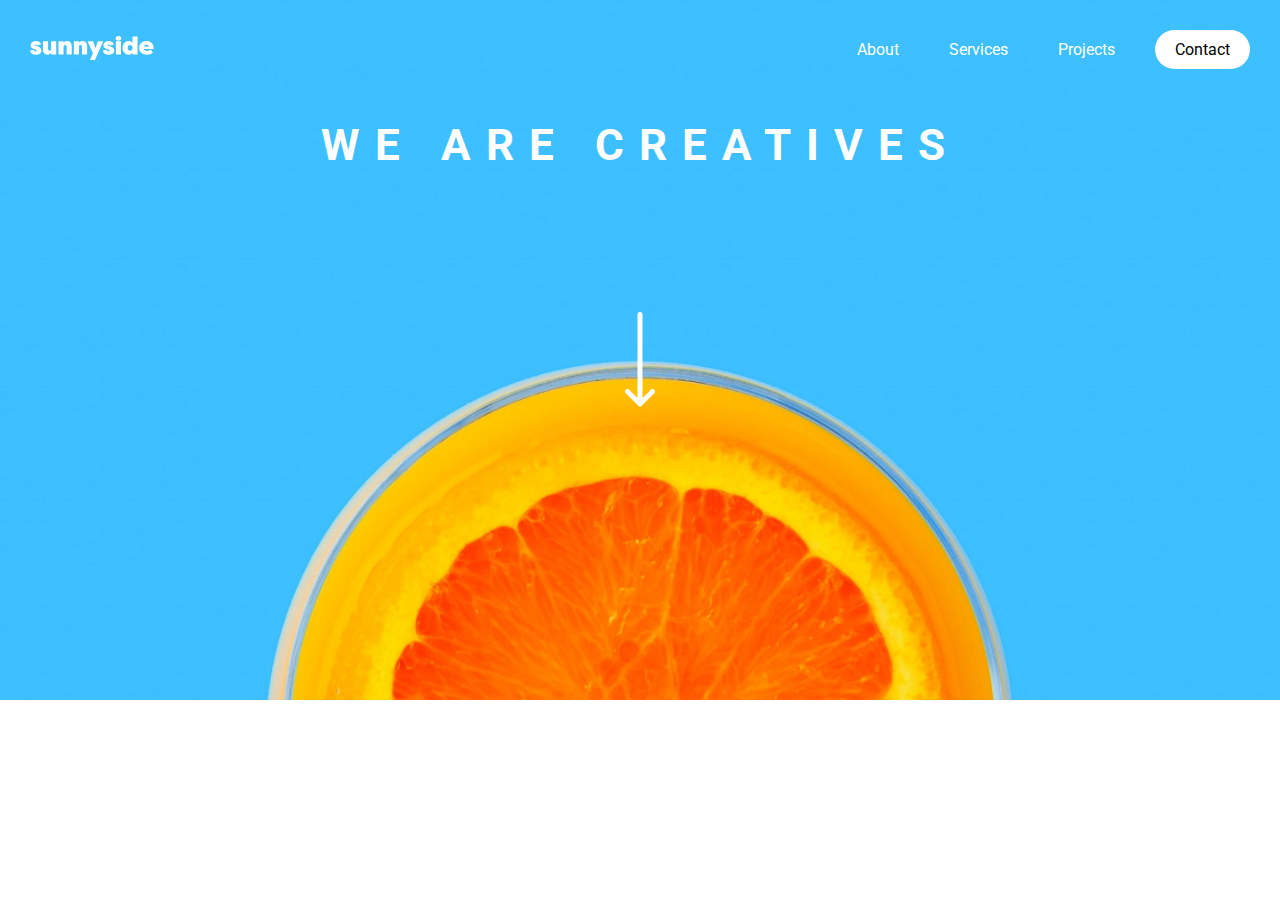
==== landing-page/index.html @ d517588f "feat: add and style header" ====
<!DOCTYPE html>
<html lang="en">
  <head>
    <meta charset="UTF-8" />
    <meta name="viewport" content="width=device-width, initial-scale=1.0" />

    <link rel="preconnect" href="https://fonts.googleapis.com" />
    <link rel="preconnect" href="https://fonts.gstatic.com" crossorigin />
    <link
      href="https://fonts.googleapis.com/css2?family=Roboto:ital,wght@0,100;0,300;0,400;0,500;0,700;0,900;1,100;1,300;1,400;1,500;1,700;1,900&display=swap"
      rel="stylesheet"
    />

    <link
      rel="shortcut icon"
      href="./assets/favicon-32x32.png"
      type="image/x-icon"
    />

    <link rel="stylesheet" href="style.css" />
    <title>Landing Page</title>
  </head>
  <body>
    <header class="header">
      <div class="header-container">
        <div class="header-links">
          <div class="logo">
            <img src="./assets/logo.svg" alt="" />
          </div>
          <nav>
            <ul>
              <li>About</li>
              <li>Services</li>
              <li>Projects</li>
              <li>Contact</li>
            </ul>
          </nav>
        </div>
        <div class="header-title">
          <h1>We are creatives</h1>
          <img src="./assets/icon-arrow-down.svg" alt="" />
        </div>
      </div>
    </header>
    <section class="about">
      <div class="transformation-post"></div>
      <div class="audience-post"></div>
      <div class="graphic-post"></div>
      <div class="photography-post"></div>
    </section>
    <section class="services">
      <div class="client-emily"></div>
      <div class="client-thomas"></div>
      <div class="client-jennie"></div>
    </section>
    <section class="projects"></section>
    <footer class="footer"></footer>
  </body>
</html>
---- landing-page/style.css ----
* {
  margin: 0;
  padding: 0;
  box-sizing: border-box;
  text-decoration: none;
  list-style: none;
  font-family: "Roboto", sans-serif;
}

html {
  font-size: 62.5%;
}

:root {
  --very-dark-desaturated-blue: hsl(212, 27%, 19%);
  --very-dark-grayish-blue: hsl(213, 9%, 39%);
  --dark-grayish-blue: hsl(232, 10%, 55%);
  --grayish-blue: hsl(210, 4%, 67%);
  --white: hsl(0, 0%, 100%);
  --soft-red: hsl(7, 99%, 70%);
  --yellow: hsl(51, 100%, 49%);
  --dark-desaturated-cyan: hsl(167, 40%, 24%);
  --dark-blue: hsl(198, 62%, 26%);
  --dark-moderate-cyan: hsl(168, 34%, 41%);
}

body {
  display: grid;
  grid-template-areas:
    "header header header header"
    "about about about about"
    "services services services services"
    "projects projects projects projects"
    "footer footer footer footer";
  grid-template-columns: repeat(4, 1fr);
  font-size: 1.6rem;
  font-family: "Robot", sans-serif;
  font-weight: 400;
}

.header {
  grid-area: header;

  background: url("./assets/desktop/image-header.jpg");
  background-size: cover;
  background-repeat: no-repeat;
  background-position: center;

  padding: 30px;
  min-height: 200px;
  height: 80vh;
  max-height: 700px;

  color: white;
}

.header-container {
  height: 100%;
  display: flex;
  flex-direction: column;
  gap: 50px;
}

.header-links {
  display: flex;
  align-items: center;
  justify-content: space-between;
}

.header-links ul {
  font-size: 16px;

  display: flex;
  align-items: center;
  gap: 50px;
}

.header-links ul li {
  cursor: pointer;
}

.header-links ul li:nth-last-child(1) {
  color: black;

  margin-left: -10px;

  background-color: var(--white);
  padding: 10px 20px;
  border-radius: 20px;
}

.header-title {
  height: 45%;
  display: flex;
  flex-direction: column;
  align-items: center;
  justify-content: space-between;

  font-size: 22px;
  text-transform: uppercase;
  letter-spacing: 15px;
}

.header-title img {
  width: 30px;
}

.about {
  grid-area: about;
}

.services {
  grid-area: services;
}

.projects {
  grid-area: projects;
}

.footer {
  grid-area: footer;
}
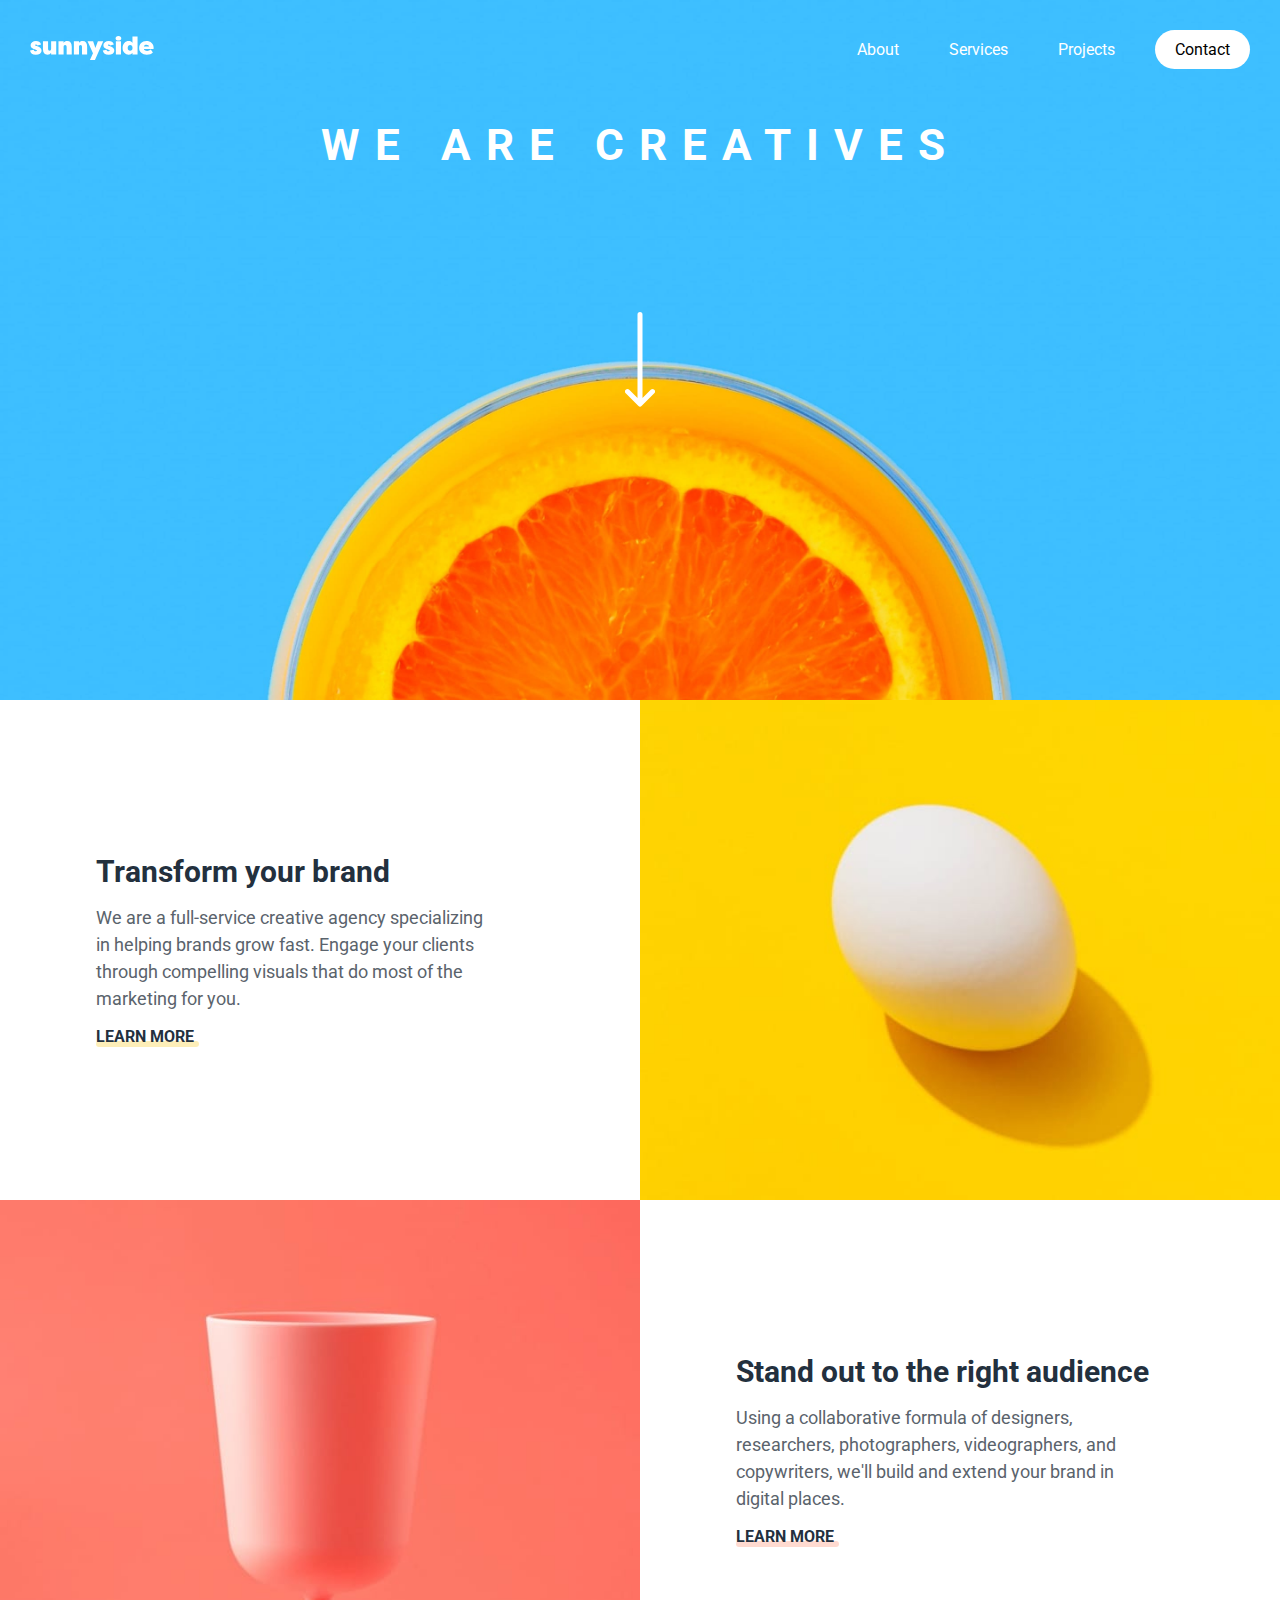
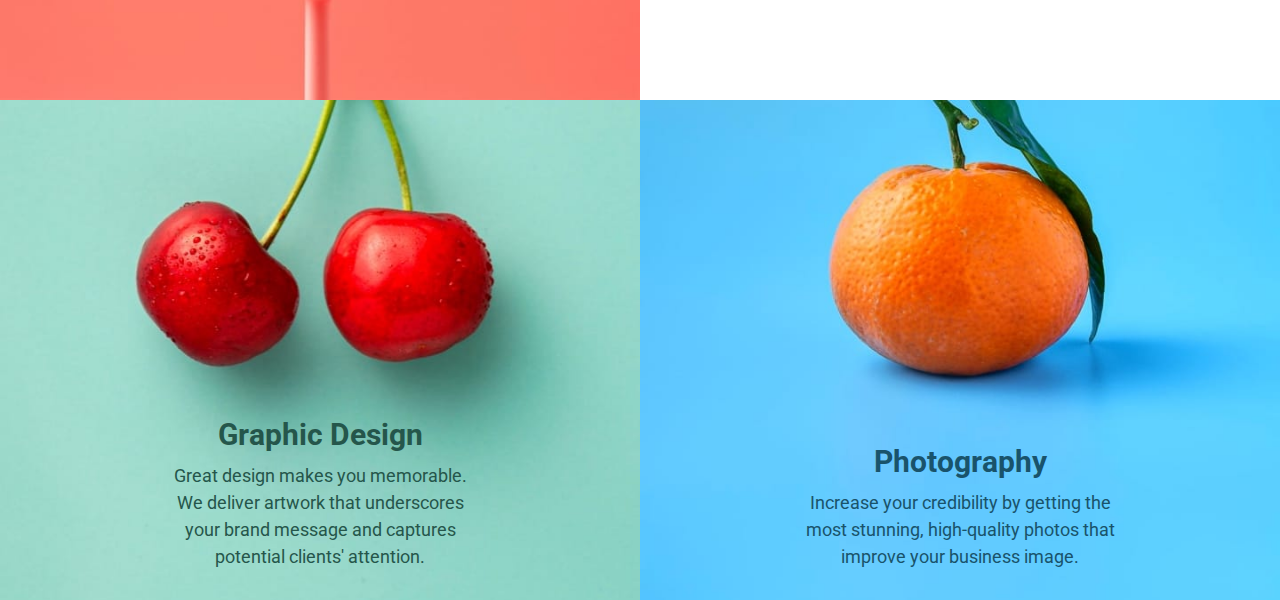
==== commit 12fb8032: "feat: add main content" ====
--- a/landing-page/index.html
+++ b/landing-page/index.html
@@ -43,10 +43,47 @@
       </div>
     </header>
     <section class="about">
-      <div class="transformation-post"></div>
-      <div class="audience-post"></div>
-      <div class="graphic-post"></div>
-      <div class="photography-post"></div>
+      <div class="transformation-post">
+        <div class="content">
+          <h2>Transform your brand</h2>
+          <p>
+            We are a full-service creative agency specializing in helping brands
+            grow fast. Engage your clients through compelling visuals that do
+            most of the marketing for you.
+          </p>
+          <a href="#">Learn More</a>
+        </div>
+        <div class="image-content"></div>
+      </div>
+      <div class="audience-post">
+        <div class="image-content"></div>
+        <div class="content">
+          <h2>Stand out to the right audience</h2>
+          <p>
+            Using a collaborative formula of designers, researchers,
+            photographers, videographers, and copywriters, we'll build and
+            extend your brand in digital places.
+          </p>
+          <a href="#">Learn More</a>
+        </div>
+      </div>
+      <div class="posts">
+        <div class="graphic-post">
+          <h2>Graphic Design</h2>
+          <p>
+            Great design makes you memorable. We deliver artwork that
+            underscores your brand message and captures potential clients'
+            attention.
+          </p>
+        </div>
+        <div class="photography-post">
+          <h2>Photography</h2>
+          <p>
+            Increase your credibility by getting the most stunning, high-quality
+            photos that improve your business image.
+          </p>
+        </div>
+      </div>
     </section>
     <section class="services">
       <div class="client-emily"></div>
--- a/landing-page/style.css
+++ b/landing-page/style.css
@@ -109,6 +109,150 @@
   grid-area: about;
 }
 
+.transformation-post,
+.audience-post,
+.posts {
+  display: grid;
+  grid-template-columns: 1fr 1fr;
+  grid-template-rows: 500px;
+}
+
+.content {
+  padding: 15%;
+
+  display: flex;
+  flex-direction: column;
+  justify-content: center;
+  text-align: left;
+
+  gap: 15px;
+}
+
+.content h2 {
+  font-size: 30px;
+  color: var(--very-dark-desaturated-blue);
+}
+
+.content p {
+  font-size: 18px;
+  line-height: 150%;
+  width: 88%;
+  color: var(--very-dark-grayish-blue);
+}
+
+.content a {
+  width: 103px;
+
+  font-size: 16px;
+  font-weight: bold;
+  text-transform: uppercase;
+
+  text-decoration: none;
+  color: var(--very-dark-desaturated-blue);
+  cursor: pointer;
+
+  position: relative;
+}
+
+.content a::before {
+  content: "";
+  position: absolute;
+  bottom: -1px;
+  z-index: -1;
+
+  width: 103px;
+  height: 6px;
+  border-radius: 10px;
+
+  background-color: #fdeeb8; /* Cor amarela */
+}
+
+.content a:hover::before {
+  background-color: var(--yellow);
+}
+
+.transformation-post .image-content {
+  background: url("./assets/desktop/image-transform.jpg");
+  background-position: center;
+  background-size: 100%;
+  background-repeat: no-repeat;
+}
+
+.audience-post .content a::before {
+  background-color: #ffdad0;
+}
+
+.audience-post .content a:hover::before {
+  background-color: var(--soft-red);
+}
+
+.audience-post .image-content {
+  background: url("./assets/desktop/image-stand-out.jpg");
+  background-position: top;
+  background-size: cover;
+  background-repeat: no-repeat;
+}
+
+.graphic-post {
+  background: url("./assets/desktop/image-graphic-design.jpg");
+  background-position: top;
+  background-size: cover;
+  background-repeat: no-repeat;
+
+  display: flex;
+  flex-direction: column;
+  align-items: center;
+  justify-content: flex-end;
+
+  padding: 30px;
+  gap: 10px;
+
+  text-align: center;
+}
+
+.graphic-post h2 {
+  font-size: 30px;
+  color: var(--dark-desaturated-cyan);
+}
+
+.graphic-post p {
+  font-size: 18px;
+  line-height: 150%;
+
+  width: 55%;
+  color: var(--dark-desaturated-cyan);
+}
+
+.photography-post {
+  background: url("./assets/desktop/image-photography.jpg");
+  background-position: top;
+  background-size: cover;
+  background-repeat: no-repeat;
+
+  display: flex;
+  flex-direction: column;
+  align-items: center;
+  justify-content: flex-end;
+
+  padding: 30px;
+  gap: 10px;
+
+  text-align: center;
+}
+
+.photography-post h2 {
+  font-size: 30px;
+  color: var(--dark-blue);
+}
+
+.photography-post p {
+  font-size: 18px;
+  line-height: 150%;
+
+  width: 55%;
+  color: var(--dark-blue);
+}
+
 .services {
   grid-area: services;
 }
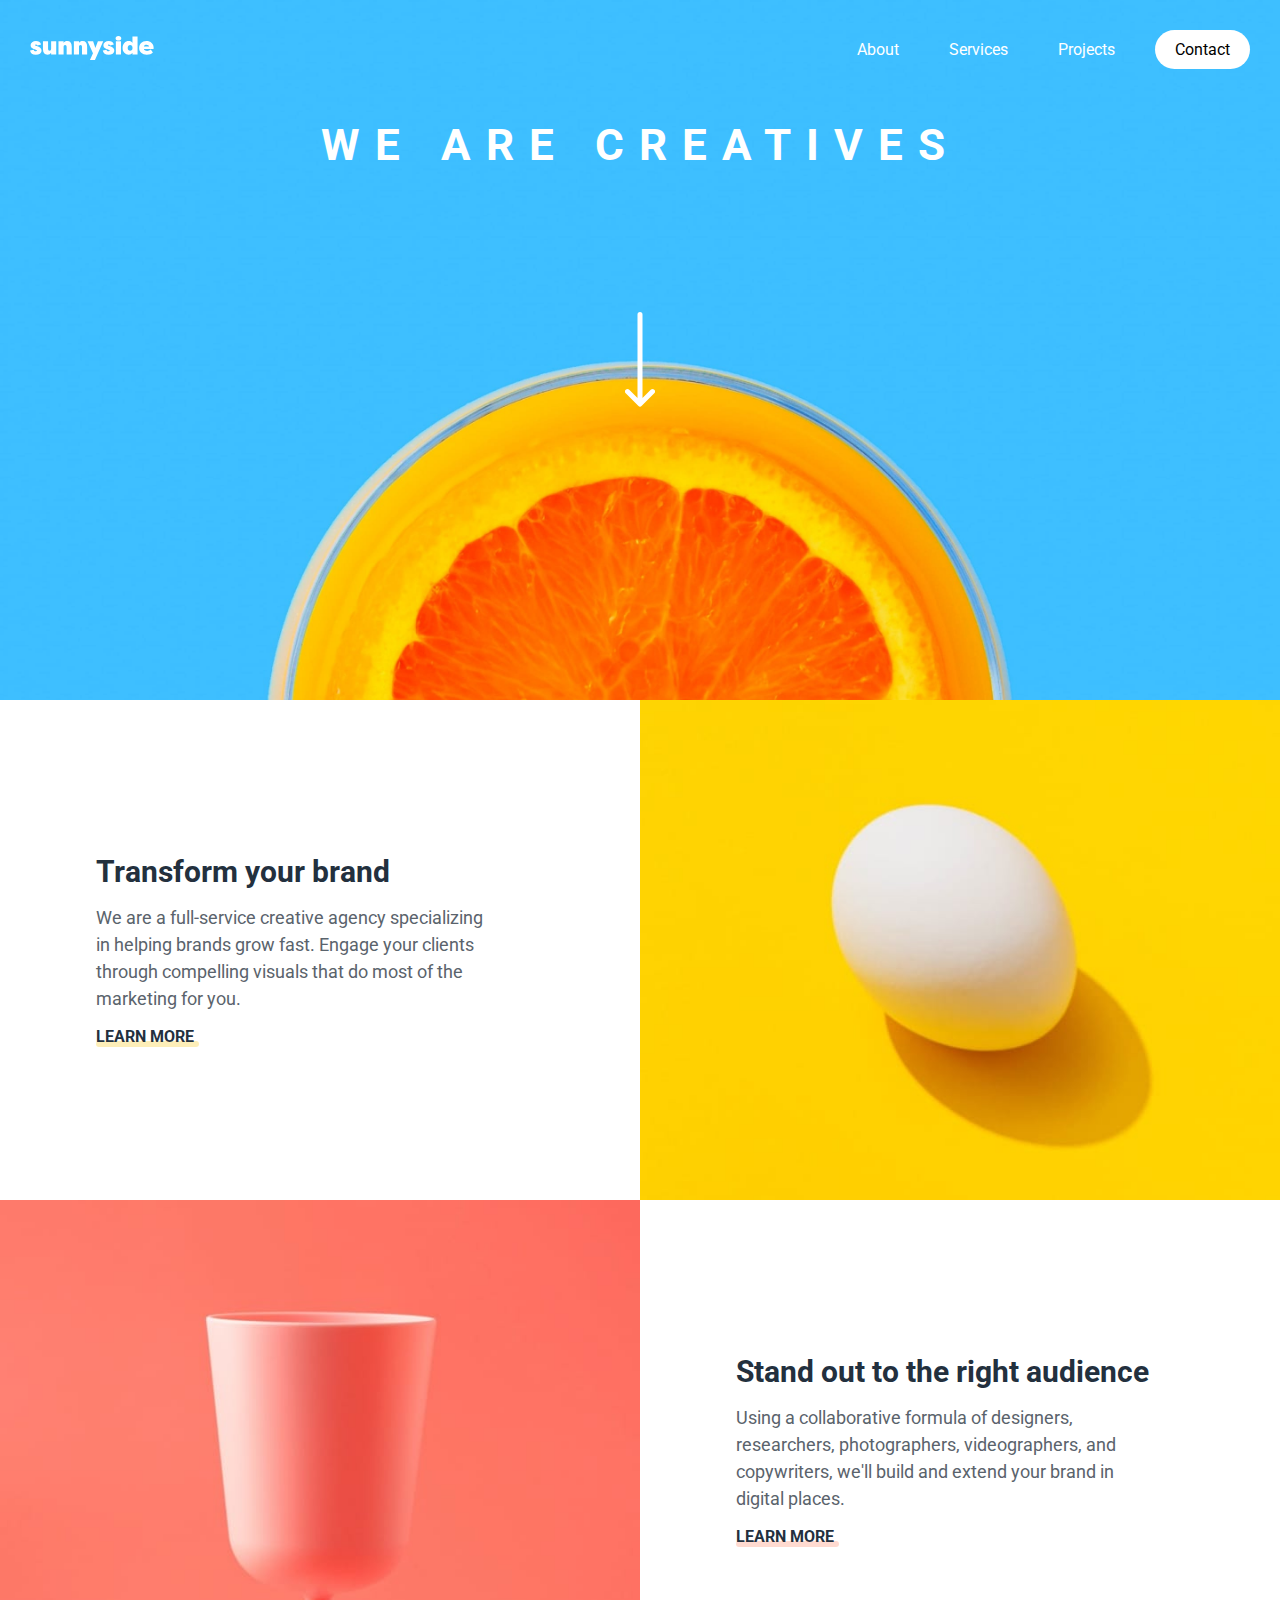
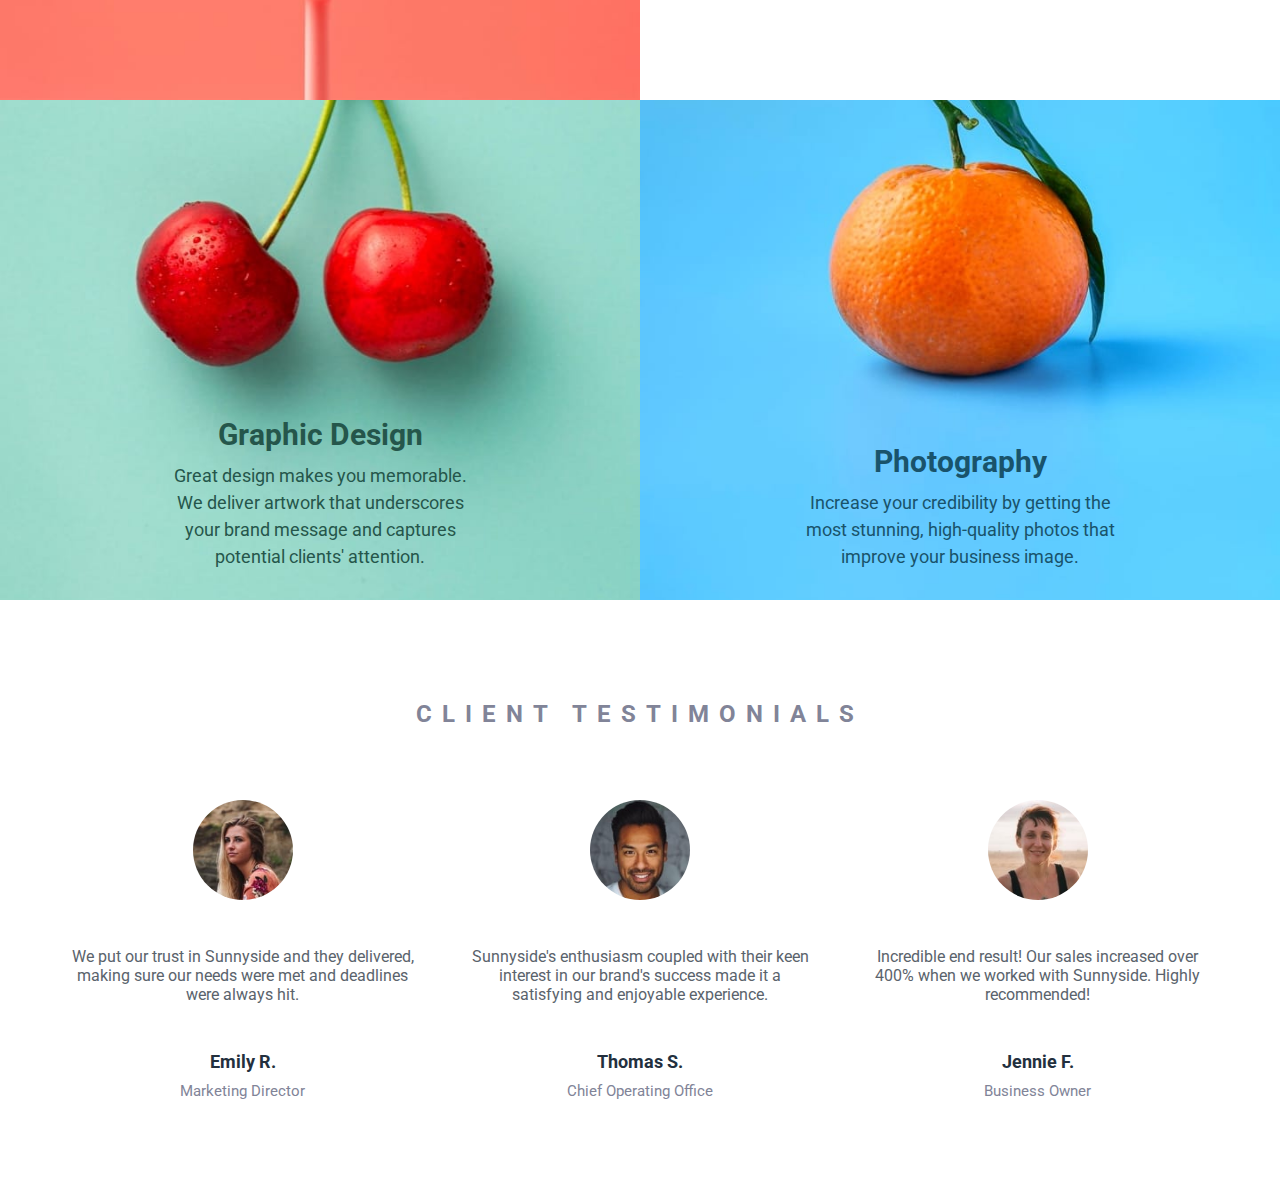
==== commit 7a4c7e8e: "feat: add clients reviews" ====
--- a/landing-page/index.html
+++ b/landing-page/index.html
@@ -86,9 +86,43 @@
       </div>
     </section>
     <section class="services">
-      <div class="client-emily"></div>
-      <div class="client-thomas"></div>
-      <div class="client-jennie"></div>
+      <h2>Client Testimonials</h2>
+      <div class="clients">
+        <div class="client">
+          <img src="./assets/image-emily.jpg" alt="" />
+          <p>
+            We put our trust in Sunnyside and they delivered, making sure our
+            needs were met and deadlines were always hit.
+          </p>
+
+          <div class="client-details">
+            <h3>Emily R.</h3>
+            <span>Marketing Director</span>
+          </div>
+        </div>
+        <div class="client">
+          <img src="./assets/image-thomas.jpg" alt="" />
+          <p>
+            Sunnyside's enthusiasm coupled with their keen interest in our brand's success made it a satisfying and enjoyable experience.
+          </p>
+
+          <div class="client-details">
+            <h3>Thomas S.</h3>
+            <span>Chief Operating Office</span>
+          </div>
+        </div>
+        <div class="client">
+          <img src="./assets/image-jennie.jpg" alt="" />
+          <p>
+            Incredible end result! Our sales increased over 400% when we worked with Sunnyside. Highly recommended!
+          </p>
+
+          <div class="client-details">
+            <h3>Jennie F.</h3>
+            <span>Business Owner</span>
+          </div>
+        </div>
+      </div>
     </section>
     <section class="projects"></section>
     <footer class="footer"></footer>
--- a/landing-page/style.css
+++ b/landing-page/style.css
@@ -255,6 +255,63 @@
 
 .services {
   grid-area: services;
+
+  height: 600px;
+  padding: 100px 20px;
+  display: flex;
+  align-items: center;
+  justify-content: space-between;
+  flex-direction: column;
+}
+
+.services h2 {
+  color: var(--dark-grayish-blue);
+  text-transform: uppercase;
+  letter-spacing: 10px;
+}
+
+.clients {
+  width: 100%;
+  display: flex;
+  align-items: center;
+  justify-content: space-evenly;
+  flex-wrap: wrap;
+}
+
+.client {
+  width: 350px;
+  height: 300px;
+
+  display: flex;
+  align-items: center;
+  justify-content: space-between;
+  flex-direction: column;
+  text-align: center;
+}
+
+.client img {
+  border-radius: 50%;
+  width: 100px;
+}
+
+.client p {
+  color: var(--very-dark-grayish-blue);
+}
+
+.client-details {
+  display: flex;
+  flex-direction: column;
+  gap: 10px;
+}
+
+.client-details h3 {
+  color: var(--very-dark-desaturated-blue);
+  font-size: 18px;
+}
+
+.client-details span {
+  color: var(--dark-grayish-blue);
+  font-size: 15px;
 }
 
 .projects {
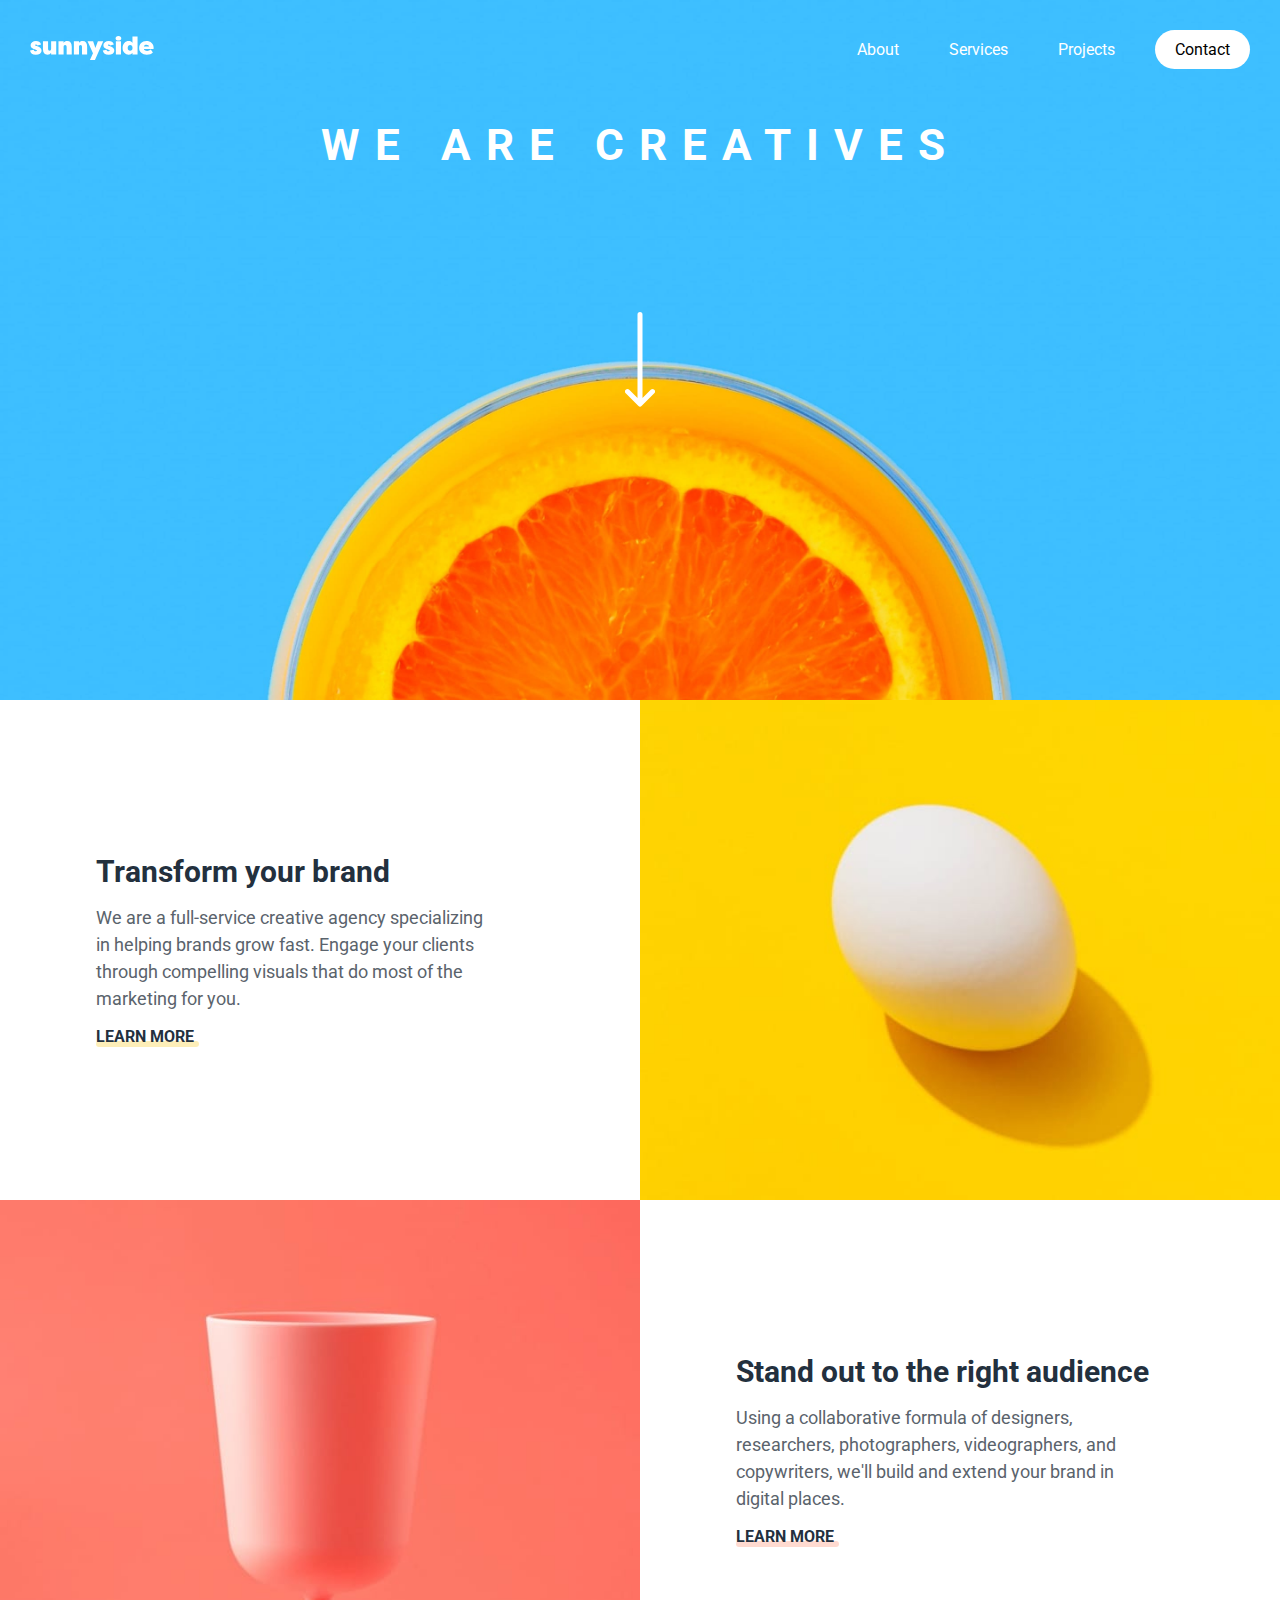
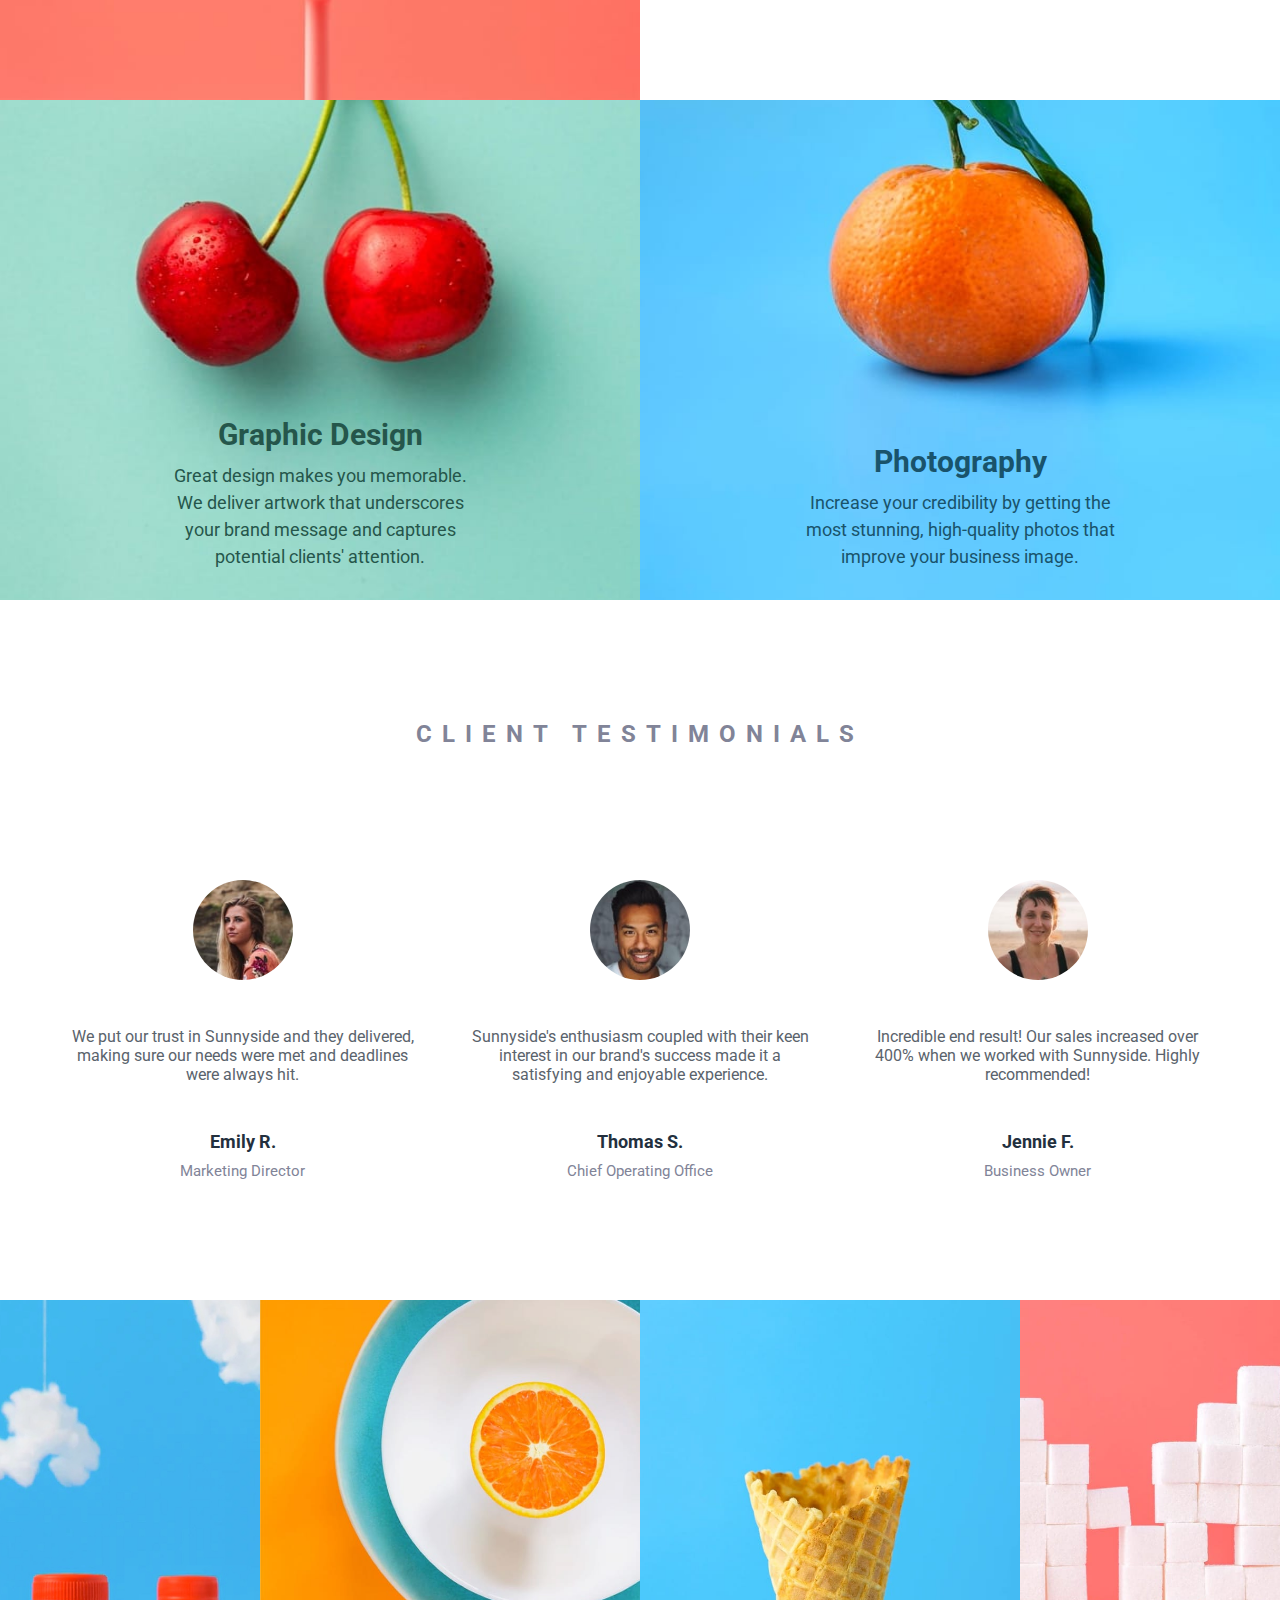
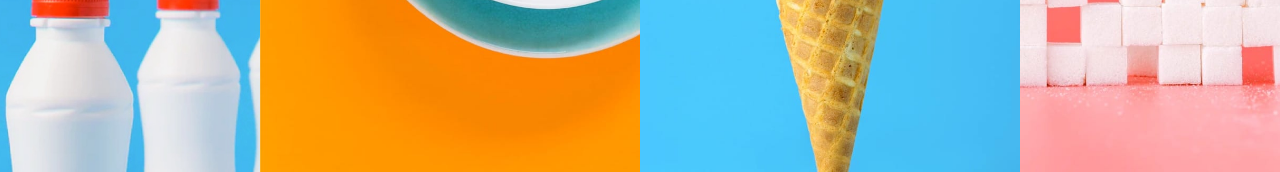
==== commit f74767ba: "feat: add projects" ====
--- a/landing-page/index.html
+++ b/landing-page/index.html
@@ -103,7 +103,8 @@
         <div class="client">
           <img src="./assets/image-thomas.jpg" alt="" />
           <p>
-            Sunnyside's enthusiasm coupled with their keen interest in our brand's success made it a satisfying and enjoyable experience.
+            Sunnyside's enthusiasm coupled with their keen interest in our
+            brand's success made it a satisfying and enjoyable experience.
           </p>
 
           <div class="client-details">
@@ -114,7 +115,8 @@
         <div class="client">
           <img src="./assets/image-jennie.jpg" alt="" />
           <p>
-            Incredible end result! Our sales increased over 400% when we worked with Sunnyside. Highly recommended!
+            Incredible end result! Our sales increased over 400% when we worked
+            with Sunnyside. Highly recommended!
           </p>
 
           <div class="client-details">
@@ -124,7 +126,12 @@
         </div>
       </div>
     </section>
-    <section class="projects"></section>
+    <section class="projects">
+      <img src="./assets/desktop/image-gallery-milkbottles.jpg" alt="" />
+      <img src="./assets/desktop/image-gallery-orange.jpg" alt="" />
+      <img src="./assets/desktop/image-gallery-cone.jpg" alt="" />
+      <img src="./assets/desktop/image-gallery-sugarcubes.jpg" alt="" />
+    </section>
     <footer class="footer"></footer>
   </body>
 </html>
--- a/landing-page/style.css
+++ b/landing-page/style.css
@@ -256,8 +256,8 @@
 .services {
   grid-area: services;
 
-  height: 600px;
-  padding: 100px 20px;
+  height: 700px;
+  padding: 120px 20px;
   display: flex;
   align-items: center;
   justify-content: space-between;
@@ -316,6 +316,15 @@
 
 .projects {
   grid-area: projects;
+
+  width: 100%;
+  display: flex;
+  align-items: center;
+  justify-content: center;
+}
+
+.projects img {
+  width: 379.9px;
 }
 
 .footer {
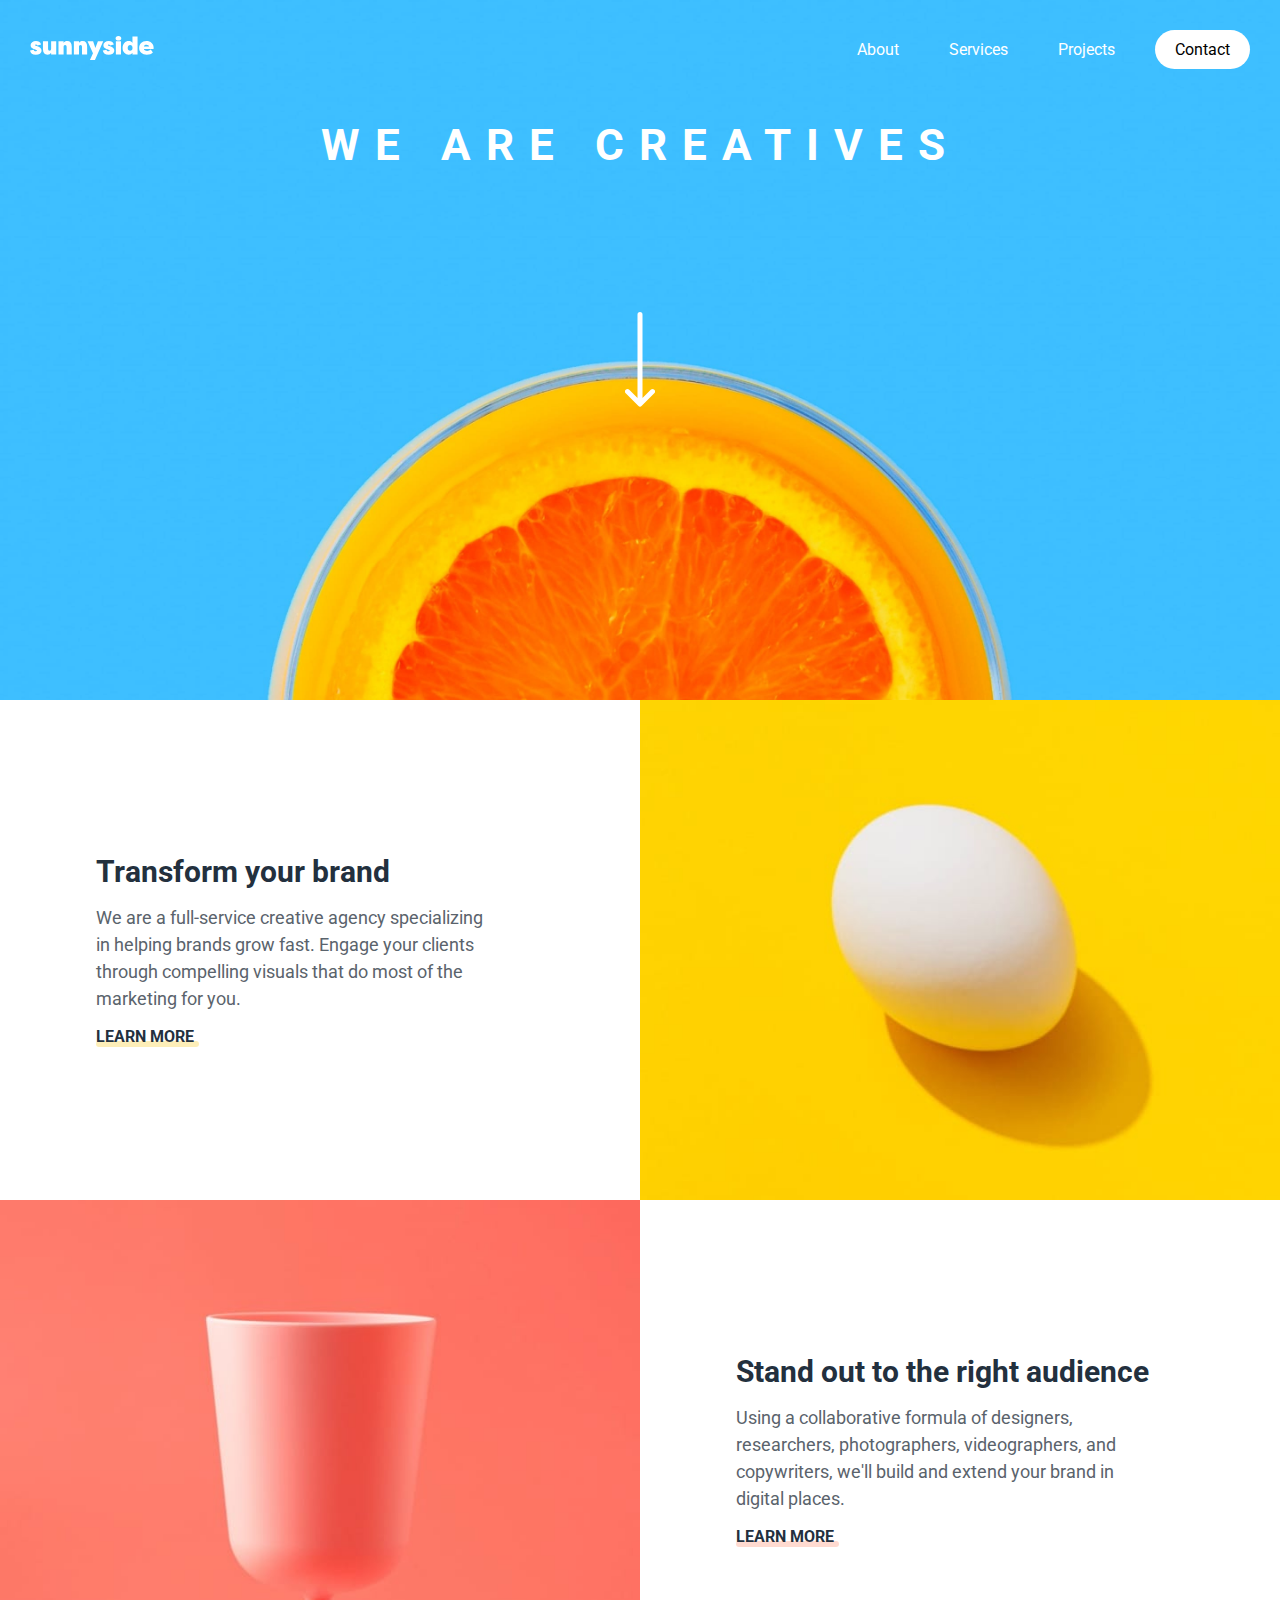
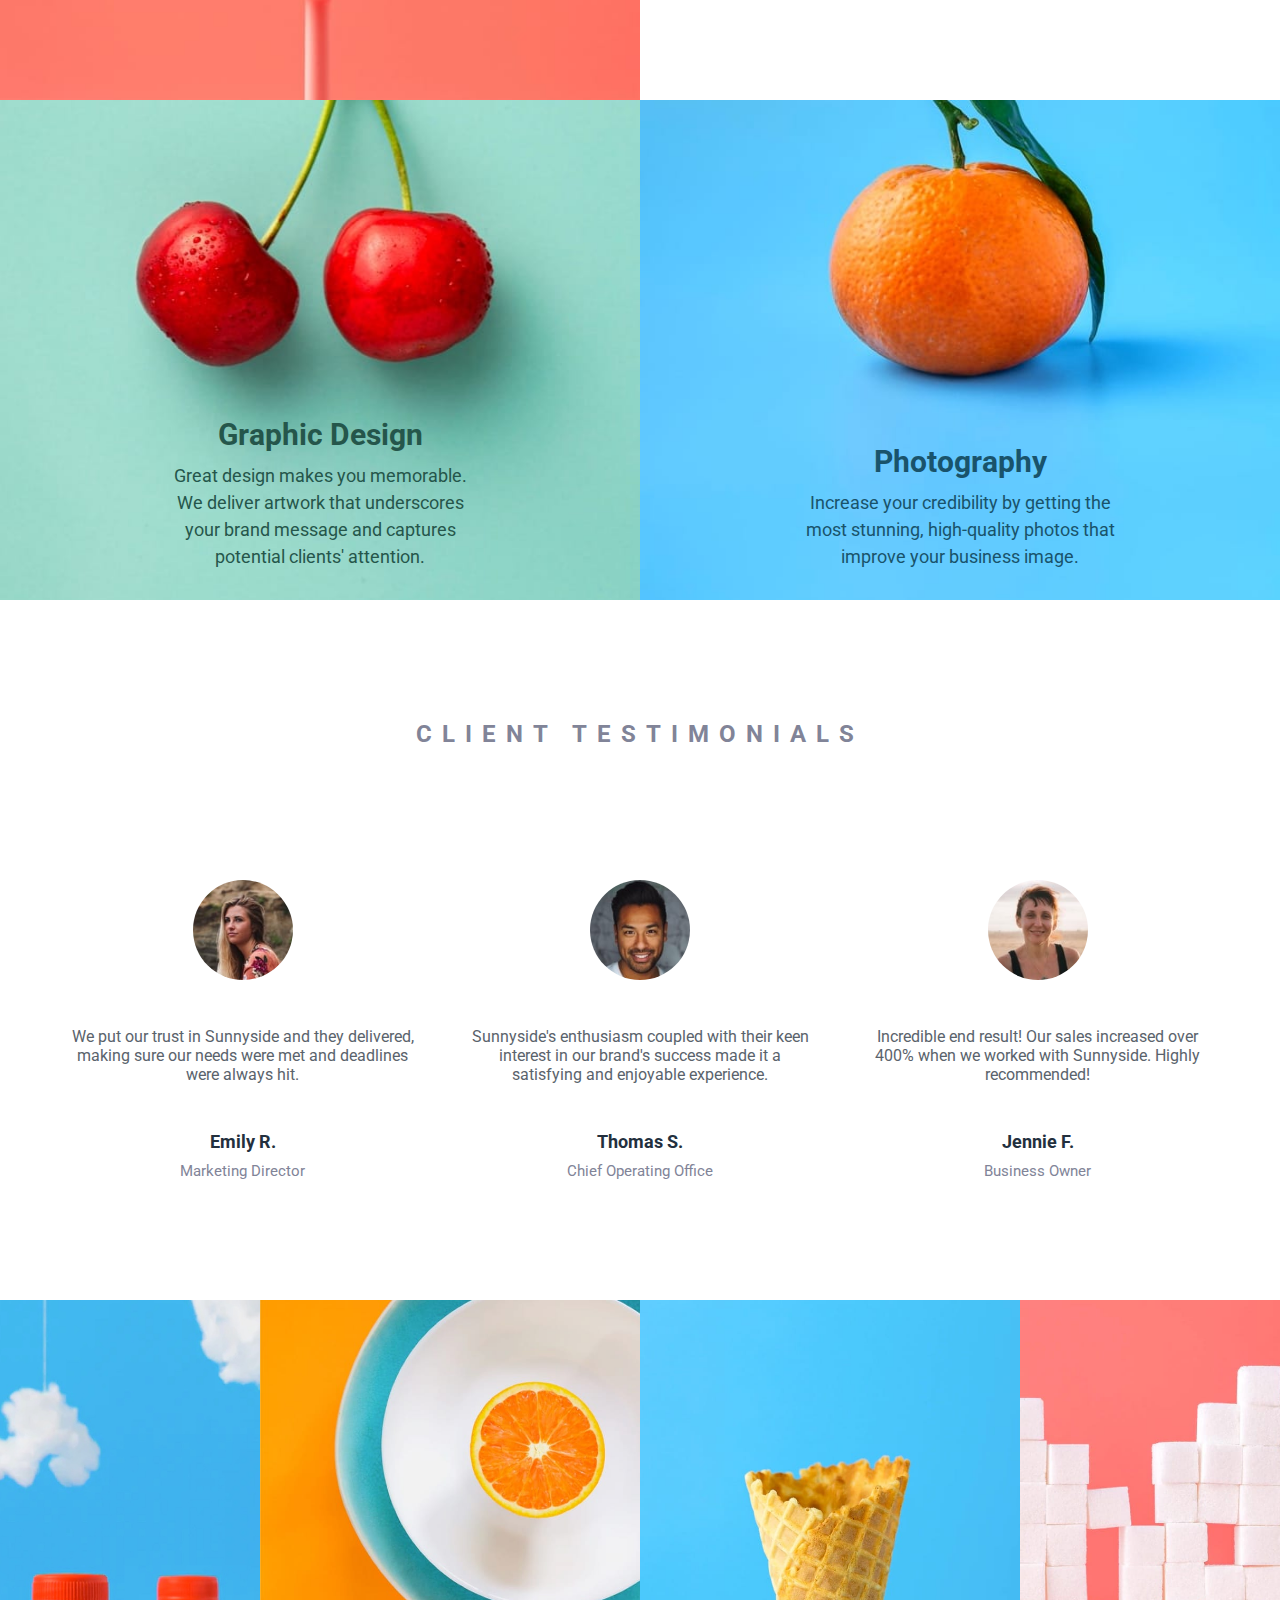
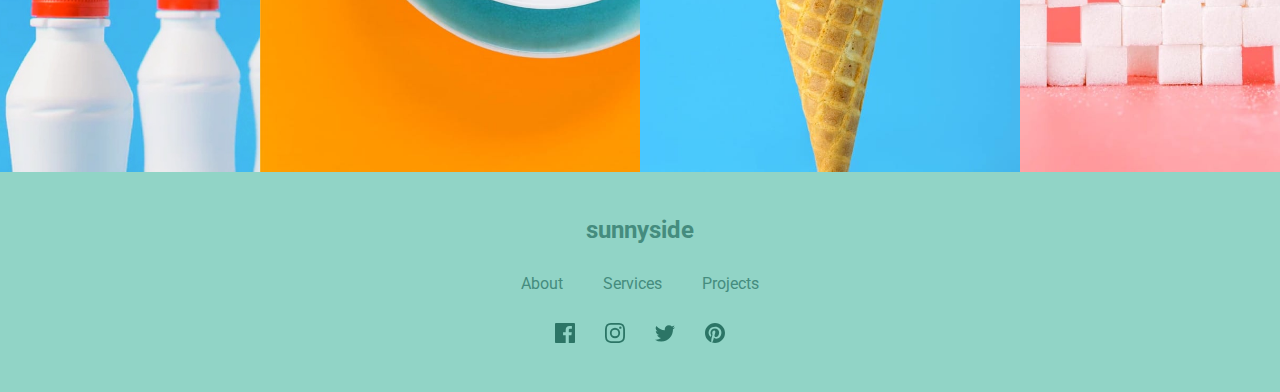
==== commit 62978aeb: "feat: add footer" ====
--- a/landing-page/index.html
+++ b/landing-page/index.html
@@ -132,6 +132,20 @@
       <img src="./assets/desktop/image-gallery-cone.jpg" alt="" />
       <img src="./assets/desktop/image-gallery-sugarcubes.jpg" alt="" />
     </section>
-    <footer class="footer"></footer>
+    <footer class="footer">
+      <h2>sunnyside</h2>
+      <ul class="nav-links">
+        <li>About</li>
+        <li>Services</li>
+        <li>Projects</li>
+      </ul>
+
+      <ul class="social-contacts">
+        <li><img src="./assets/icon-facebook.svg" alt="" /></li>
+        <li><img src="./assets/icon-instagram.svg" alt="" /></li>
+        <li><img src="./assets/icon-twitter.svg" alt="" /></li>
+        <li><img src="./assets/icon-pinterest.svg" alt="" /></li>
+      </ul>
+    </footer>
   </body>
 </html>
--- a/landing-page/style.css
+++ b/landing-page/style.css
@@ -329,4 +329,34 @@
 
 .footer {
   grid-area: footer;
-}
+
+  height: 220px;
+  width: 100%;
+  display: flex;
+  align-items: center;
+  justify-content: center;
+  flex-direction: column;
+  gap: 30px;
+
+  list-style: none;
+
+  background-color: hsl(167, 44%, 70%);
+  color: var(--dark-moderate-cyan);
+}
+
+.footer ul {
+  display: flex;
+  align-items: center;
+  justify-content: center;
+}
+.footer ul li {
+  cursor: pointer;
+}
+
+.nav-links {
+  gap: 40px;
+}
+
+.social-contacts {
+  gap: 30px;
+}
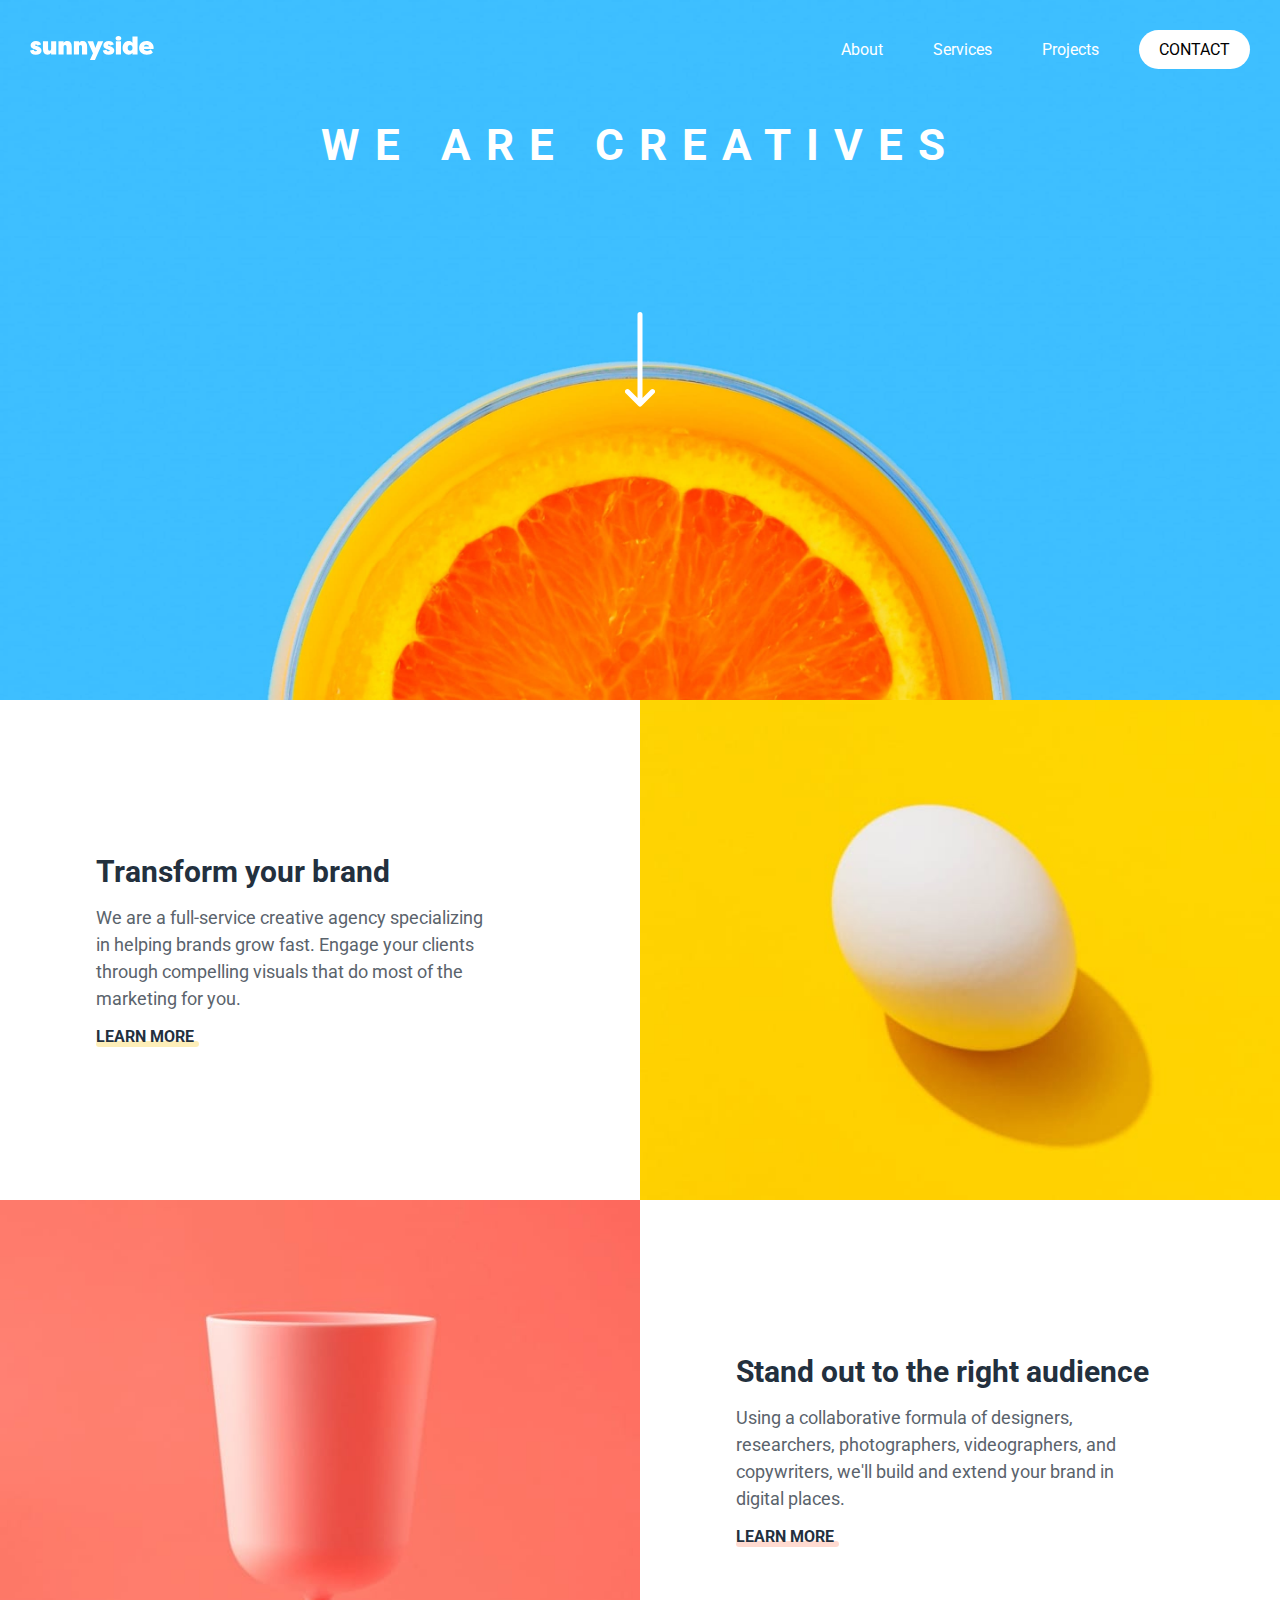
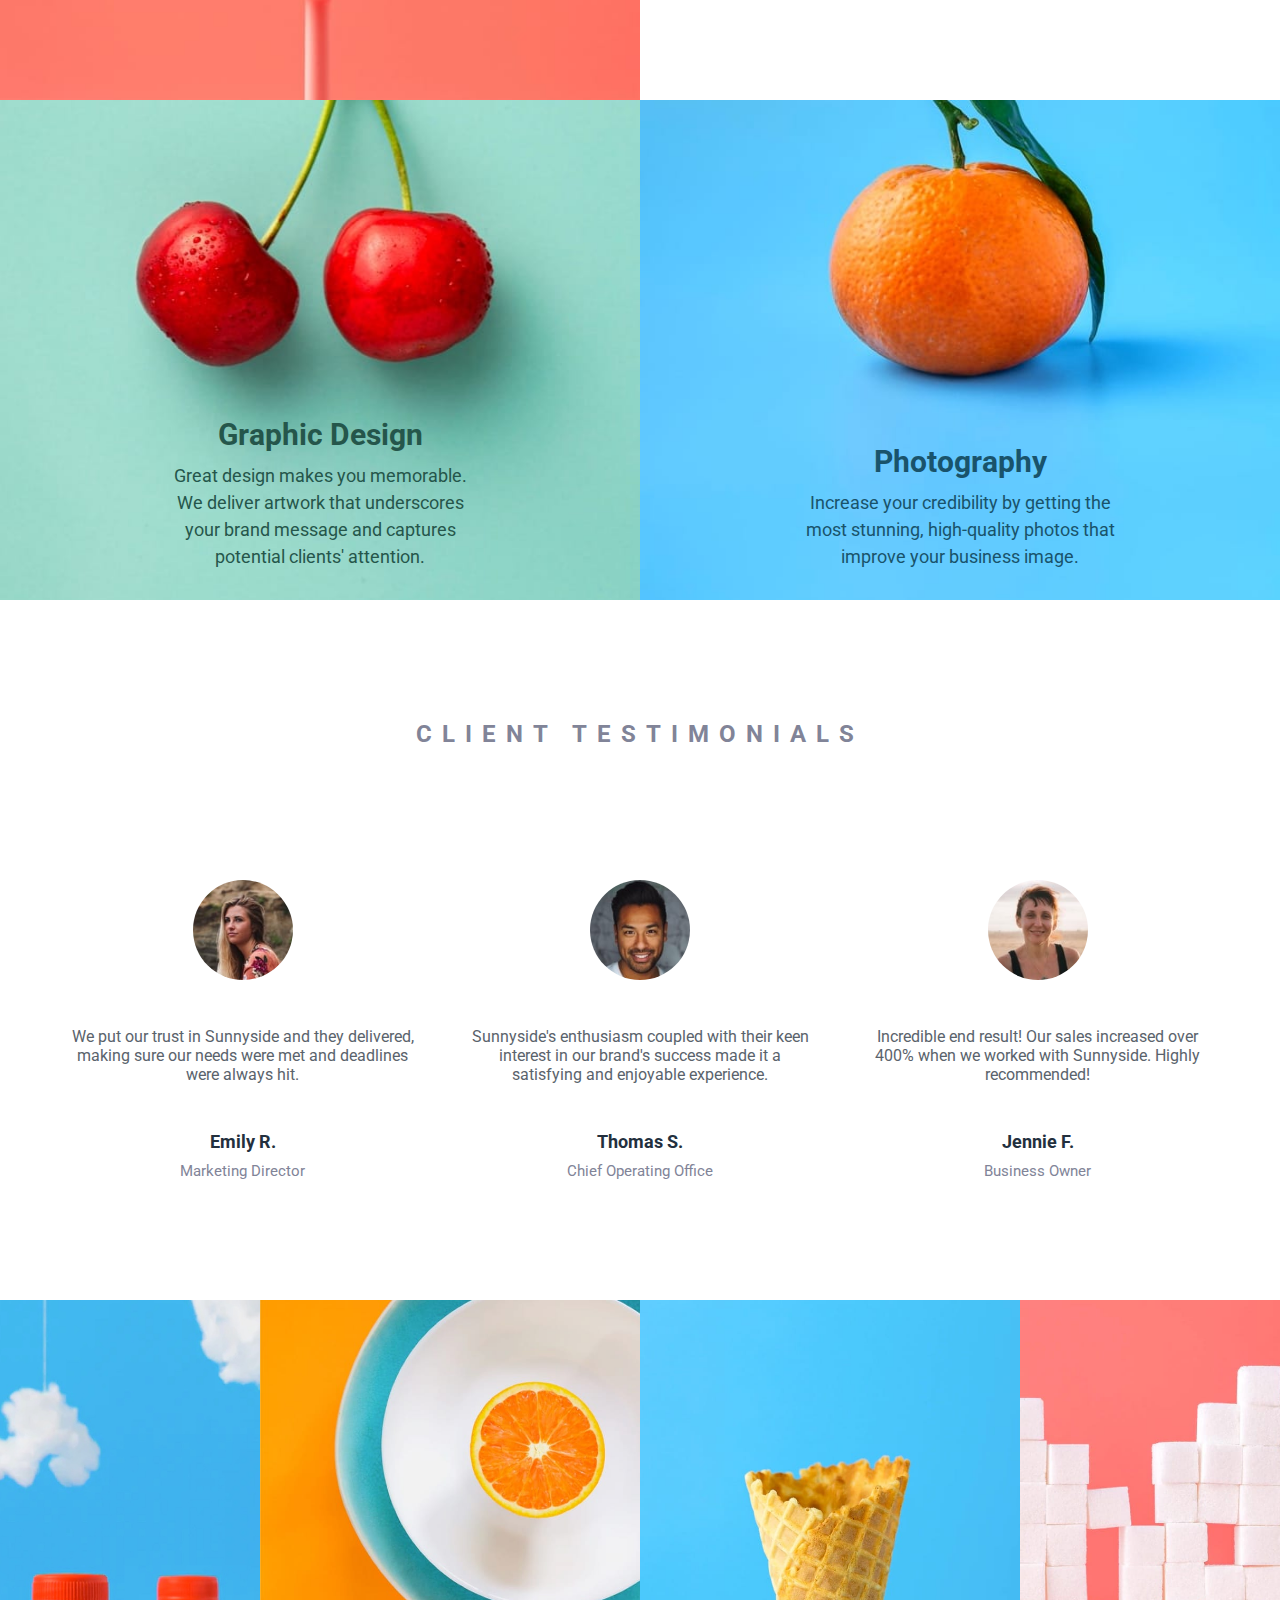
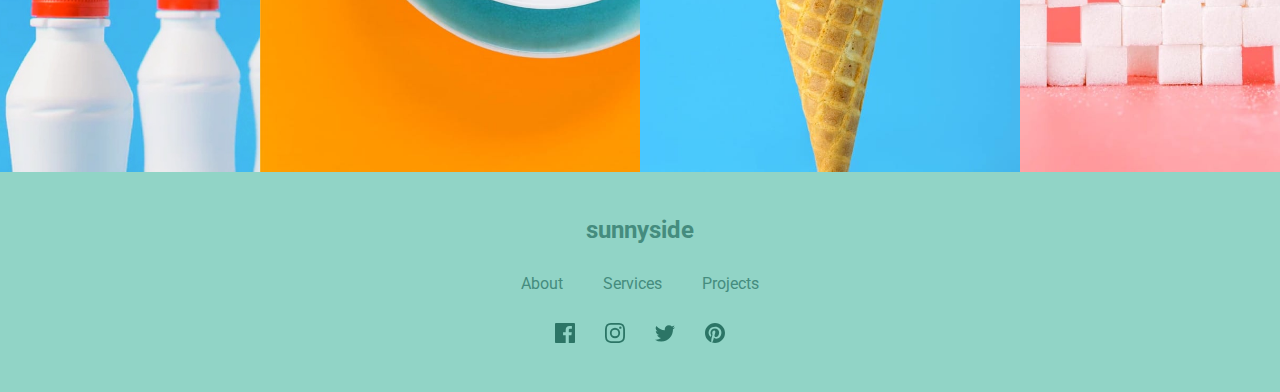
==== commit f1c10f2e: "feat: add hover effect" ====
--- a/landing-page/index.html
+++ b/landing-page/index.html
@@ -141,10 +141,42 @@
       </ul>
 
       <ul class="social-contacts">
-        <li><img src="./assets/icon-facebook.svg" alt="" /></li>
-        <li><img src="./assets/icon-instagram.svg" alt="" /></li>
-        <li><img src="./assets/icon-twitter.svg" alt="" /></li>
-        <li><img src="./assets/icon-pinterest.svg" alt="" /></li>
+        <li>
+          <svg width="20" height="20" xmlns="http://www.w3.org/2000/svg">
+            <path
+              d="M18.896 0H1.104C.494 0 0 .494 0 1.104v17.793C0 19.506.494 20 1.104 20h9.58v-7.745H8.076V9.237h2.606V7.01c0-2.583 1.578-3.99 3.883-3.99 1.104 0 2.052.082 2.329.119v2.7h-1.598c-1.254 0-1.496.597-1.496 1.47v1.928h2.989l-.39 3.018h-2.6V20h5.098c.608 0 1.102-.494 1.102-1.104V1.104C20 .494 19.506 0 18.896 0z"
+              fill="#2C7566"
+              fill-rule="nonzero"
+            />
+          </svg>
+        </li>
+        <li>
+          <svg width="20" height="20" xmlns="http://www.w3.org/2000/svg">
+            <path
+              d="M10 1.802c2.67 0 2.987.01 4.042.059 2.71.123 3.975 1.409 4.099 4.099.048 1.054.057 1.37.057 4.04 0 2.672-.01 2.988-.057 4.042-.124 2.687-1.387 3.975-4.1 4.099-1.054.048-1.37.058-4.041.058-2.67 0-2.987-.01-4.04-.058-2.718-.124-3.977-1.416-4.1-4.1-.048-1.054-.058-1.37-.058-4.041 0-2.67.01-2.986.058-4.04.124-2.69 1.387-3.977 4.1-4.1 1.054-.048 1.37-.058 4.04-.058zM10 0C7.284 0 6.944.012 5.877.06 2.246.227.227 2.242.061 5.877.01 6.944 0 7.284 0 10s.012 3.057.06 4.123c.167 3.632 2.182 5.65 5.817 5.817 1.067.048 1.407.06 4.123.06s3.057-.012 4.123-.06c3.629-.167 5.652-2.182 5.816-5.817.05-1.066.061-1.407.061-4.123s-.012-3.056-.06-4.122C19.777 2.249 17.76.228 14.124.06 13.057.01 12.716 0 10 0zm0 4.865a5.135 5.135 0 100 10.27 5.135 5.135 0 000-10.27zm0 8.468a3.333 3.333 0 110-6.666 3.333 3.333 0 010 6.666zm5.338-9.87a1.2 1.2 0 100 2.4 1.2 1.2 0 000-2.4z"
+              fill="#2C7566"
+              fill-rule="nonzero"
+            />
+          </svg>
+        </li>
+        <li>
+          <svg width="20" height="17" xmlns="http://www.w3.org/2000/svg">
+            <path
+              d="M20 2.172a8.192 8.192 0 01-2.357.646 4.11 4.11 0 001.805-2.27 8.22 8.22 0 01-2.606.996A4.096 4.096 0 0013.847.248c-2.65 0-4.596 2.472-3.998 5.037A11.648 11.648 0 011.392 1a4.109 4.109 0 001.27 5.478 4.086 4.086 0 01-1.858-.513c-.045 1.9 1.318 3.679 3.291 4.075a4.113 4.113 0 01-1.853.07 4.106 4.106 0 003.833 2.849A8.25 8.25 0 010 14.658a11.616 11.616 0 006.29 1.843c7.618 0 11.923-6.434 11.663-12.205A8.354 8.354 0 0020 2.172z"
+              fill="#2C7566"
+              fill-rule="nonzero"
+            />
+          </svg>
+        </li>
+        <li>
+          <svg width="20" height="20" xmlns="http://www.w3.org/2000/svg">
+            <path
+              d="M10 0C4.477 0 0 4.477 0 10c0 4.237 2.636 7.855 6.356 9.312-.088-.791-.167-2.005.035-2.868.181-.78 1.172-4.97 1.172-4.97s-.299-.6-.299-1.486c0-1.39.806-2.428 1.81-2.428.852 0 1.264.64 1.264 1.408 0 .858-.546 2.14-.828 3.33-.236.995.5 1.807 1.48 1.807 1.778 0 3.144-1.874 3.144-4.58 0-2.393-1.72-4.068-4.176-4.068-2.845 0-4.516 2.135-4.516 4.34 0 .859.331 1.781.745 2.281a.3.3 0 01.069.288l-.278 1.133c-.044.183-.145.223-.335.134-1.249-.581-2.03-2.407-2.03-3.874 0-3.154 2.292-6.052 6.608-6.052 3.469 0 6.165 2.473 6.165 5.776 0 3.447-2.173 6.22-5.19 6.22-1.013 0-1.965-.525-2.291-1.148l-.623 2.378c-.226.869-.835 1.958-1.244 2.621.937.29 1.931.446 2.962.446 5.523 0 10-4.477 10-10S15.523 0 10 0z"
+              fill="#2C7566"
+              fill-rule="nonzero"
+            />
+          </svg>
+        </li>
       </ul>
     </footer>
   </body>
--- a/landing-page/style.css
+++ b/landing-page/style.css
@@ -81,12 +81,21 @@
 
 .header-links ul li:nth-last-child(1) {
   color: black;
+  text-transform: uppercase;
 
   margin-left: -10px;
 
   background-color: var(--white);
   padding: 10px 20px;
   border-radius: 20px;
+
+  transition: color 0.2s ease;
+  transition: background-color 0.2s ease;
+}
+
+.header-links ul li:nth-last-child(1):hover {
+  background-color: rgba(255, 255, 255, 0.280);
+  color: white;
 }
 
 .header-title {
@@ -360,3 +369,9 @@
 .social-contacts {
   gap: 30px;
 }
+
+.footer ul li:hover,
+.footer svg:hover path {
+  color: white;
+  fill: white;
+}
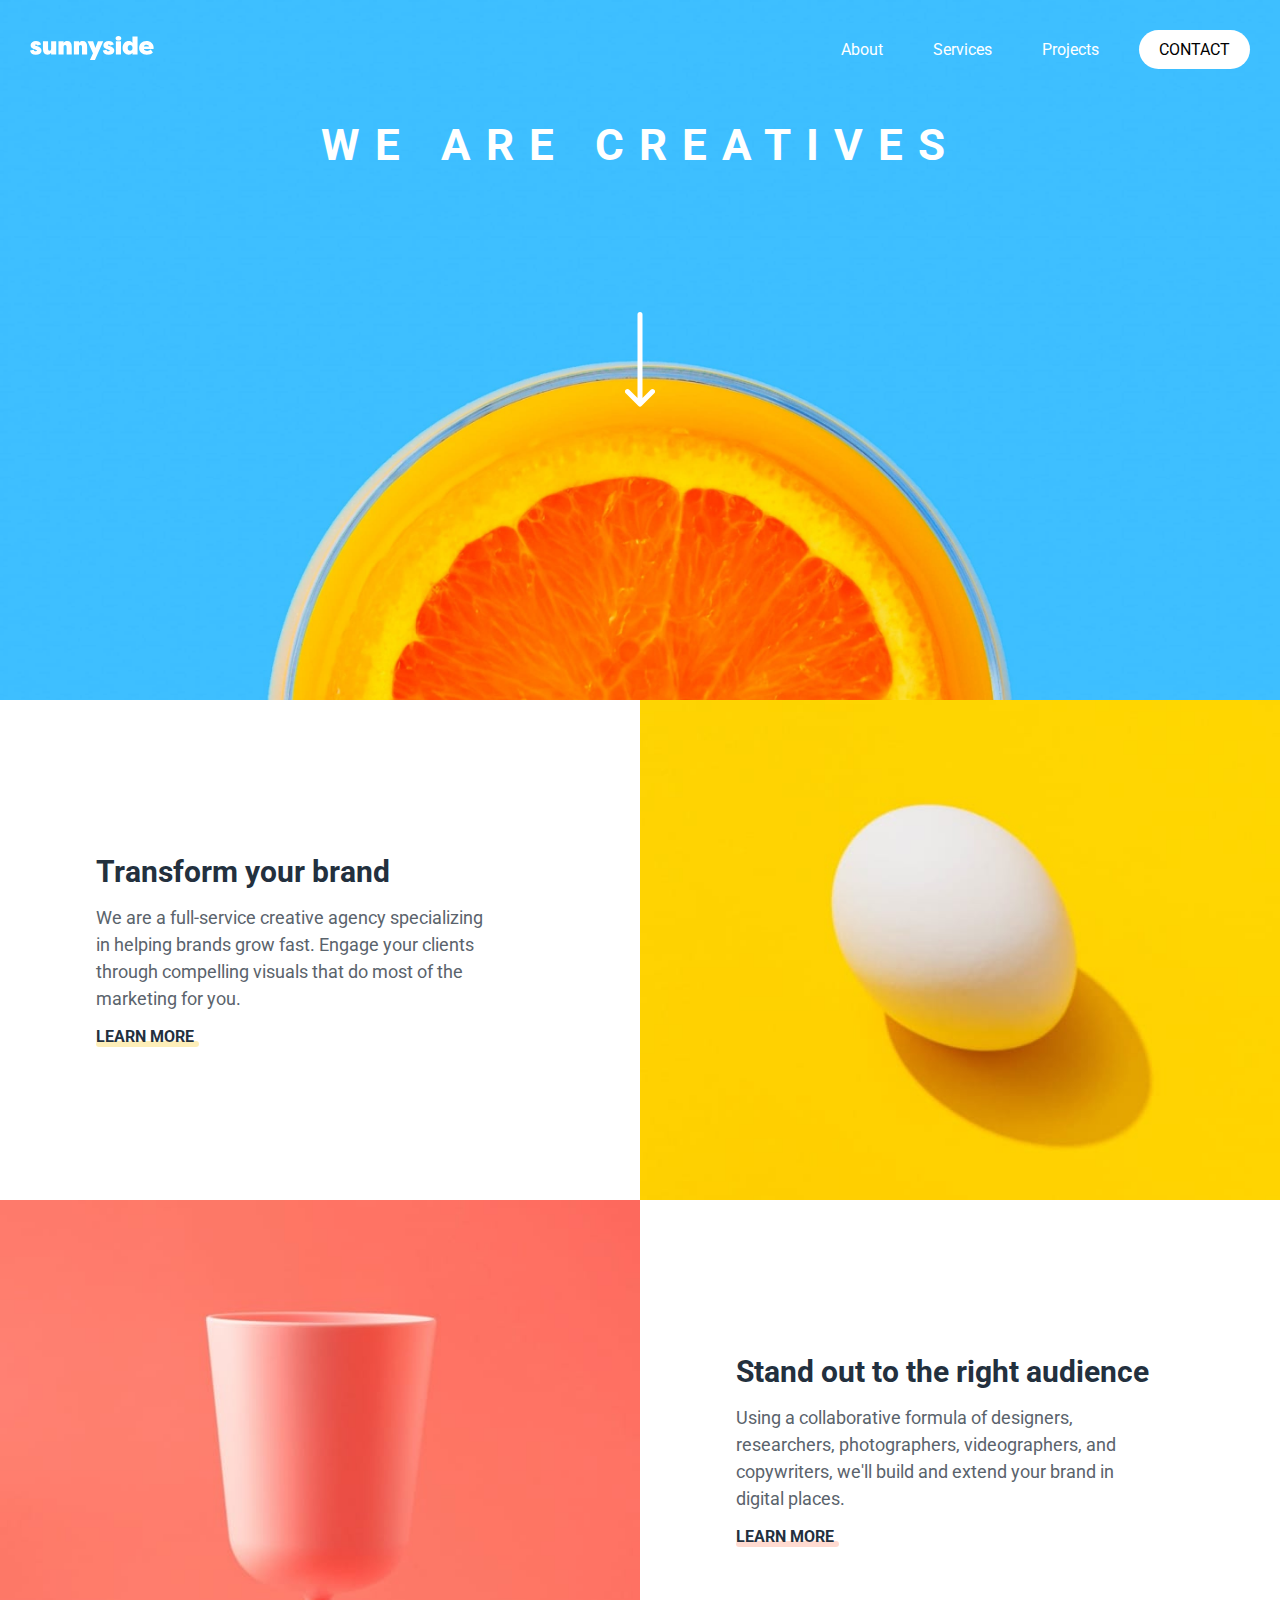
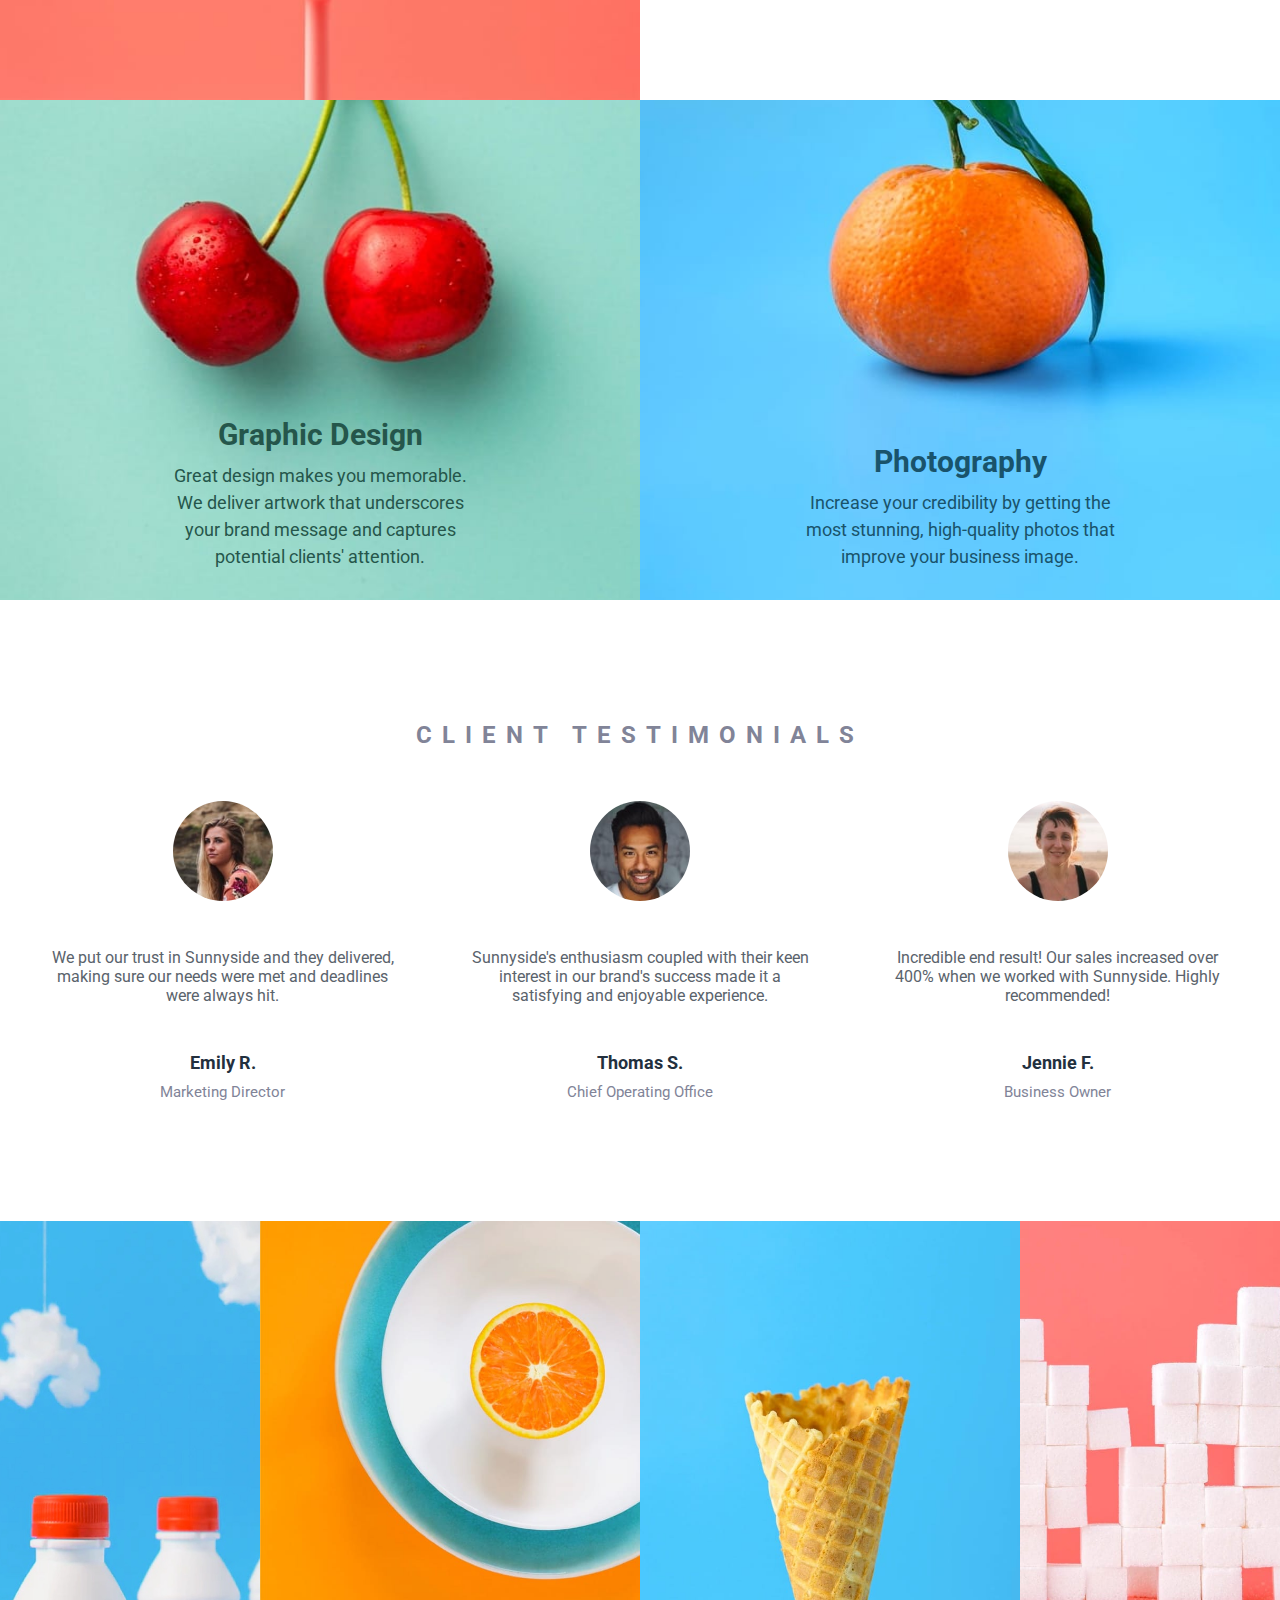
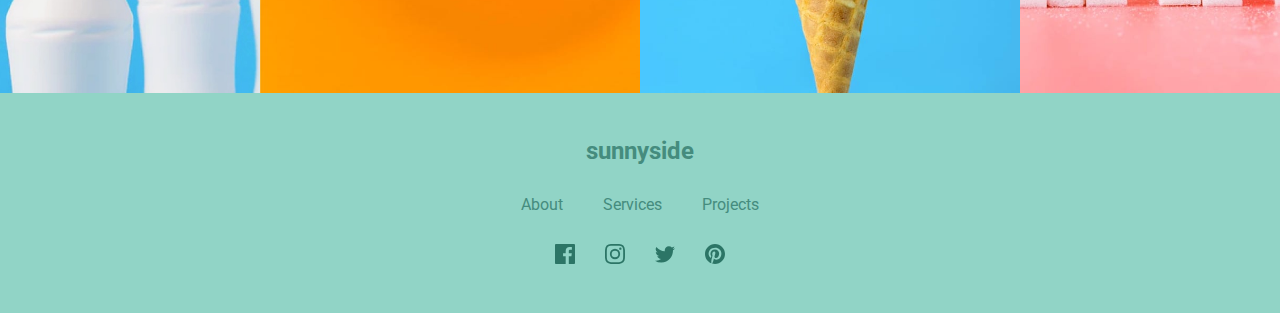
==== commit 24eb5d4d: "feat: add responsivity" ====
--- a/landing-page/index.html
+++ b/landing-page/index.html
@@ -28,6 +28,16 @@
             <img src="./assets/logo.svg" alt="" />
           </div>
           <nav>
+            <div class="mobile" >
+              <svg width="24" height="18" xmlns="http://www.w3.org/2000/svg">
+                <path
+                  d="M24 16v2H0v-2h24zm0-8v2H0V8h24zm0-8v2H0V0h24z"
+                  fill="#FFF"
+                  fill-rule="evenodd"
+                />
+              </svg>
+            </div>
+
             <ul>
               <li>About</li>
               <li>Services</li>
--- a/landing-page/style.css
+++ b/landing-page/style.css
@@ -94,7 +94,7 @@
 }
 
 .header-links ul li:nth-last-child(1):hover {
-  background-color: rgba(255, 255, 255, 0.280);
+  background-color: rgba(255, 255, 255, 0.28);
   color: white;
 }
 
@@ -108,6 +108,7 @@
   font-size: 22px;
   text-transform: uppercase;
   letter-spacing: 15px;
+  text-align: center;
 }
 
 .header-title img {
@@ -265,8 +266,9 @@
 .services {
   grid-area: services;
 
-  height: 700px;
+  /* height: 700px; */
   padding: 120px 20px;
+  gap: 50px;
   display: flex;
   align-items: center;
   justify-content: space-between;
@@ -277,6 +279,8 @@
   color: var(--dark-grayish-blue);
   text-transform: uppercase;
   letter-spacing: 10px;
+  text-align: center;
+  line-height: 130%;
 }
 
 .clients {
@@ -285,6 +289,7 @@
   align-items: center;
   justify-content: space-evenly;
   flex-wrap: wrap;
+  gap: 40px;
 }
 
 .client {
@@ -358,6 +363,7 @@
   align-items: center;
   justify-content: center;
 }
+
 .footer ul li {
   cursor: pointer;
 }
@@ -375,3 +381,108 @@
   color: white;
   fill: white;
 }
+
+.mobile {
+  display: none;
+}
+
+@media (max-width: 650px) {
+  .header-links ul {
+    display: none;
+  }
+
+  .mobile {
+    display: flex;
+    cursor: pointer;
+  }
+  .header {
+    background: url("./assets/mobile/image-header.jpg");
+    background-size: cover;
+    background-repeat: no-repeat;
+    background-position: center;
+  }
+
+  .content {
+    text-align: center;
+  }
+
+  .content p,
+  .content a {
+    width: 100%;
+  }
+
+  .transformation-post {
+    display: flex;
+    flex-direction: column-reverse;
+  }
+
+  .transformation-post .image-content {
+    content: url("./assets/mobile/image-transform.jpg");
+  }
+
+  .audience-post {
+    display: flex;
+    flex-direction: column;
+  }
+
+  .audience-post .image-content {
+    content: url("./assets/mobile/image-stand-out.jpg");
+  }
+
+  .posts {
+    display: flex;
+    flex-direction: column;
+  }
+
+  .graphic-post,
+  .photography-post {
+    height: 500px;
+  }
+
+  .services {
+    padding: 60px 20px;
+  }
+
+  .projects {
+    flex-direction: column;
+  }
+  .projects img {
+    width: 100%;
+  }
+
+  .projects img:nth-child(1) {
+    content: url("./assets/mobile/image-gallery-milkbottles.jpg");
+  }
+  .projects img:nth-child(2) {
+    content: url("./assets/mobile/image-gallery-orange.jpg");
+  }
+  .projects img:nth-child(3) {
+    content: url("./assets/mobile/image-gallery-cone.jpg");
+  }
+  .projects img:nth-child(4) {
+    content: url("./assets/mobile/image-gallery-sugar-cubes.jpg");
+  }
+}
+
+@media (max-width: 375px) {
+  .graphic-post,
+  .photography-post {
+    height: 550px;
+
+    padding: 0 0 30px 30px;
+  }
+
+  .graphic-post {
+    background: url("./assets/mobile/image-graphic-design.jpg");
+    background-size: cover;
+    background-repeat: no-repeat;
+    background-position: center;
+  }
+
+  .graphic-post {
+    background: url("./assets/mobile/image-graphic-design.jpg");
+    background-size: 100%;
+    background-repeat: no-repeat;
+    background-position: center;
+  }
+}
